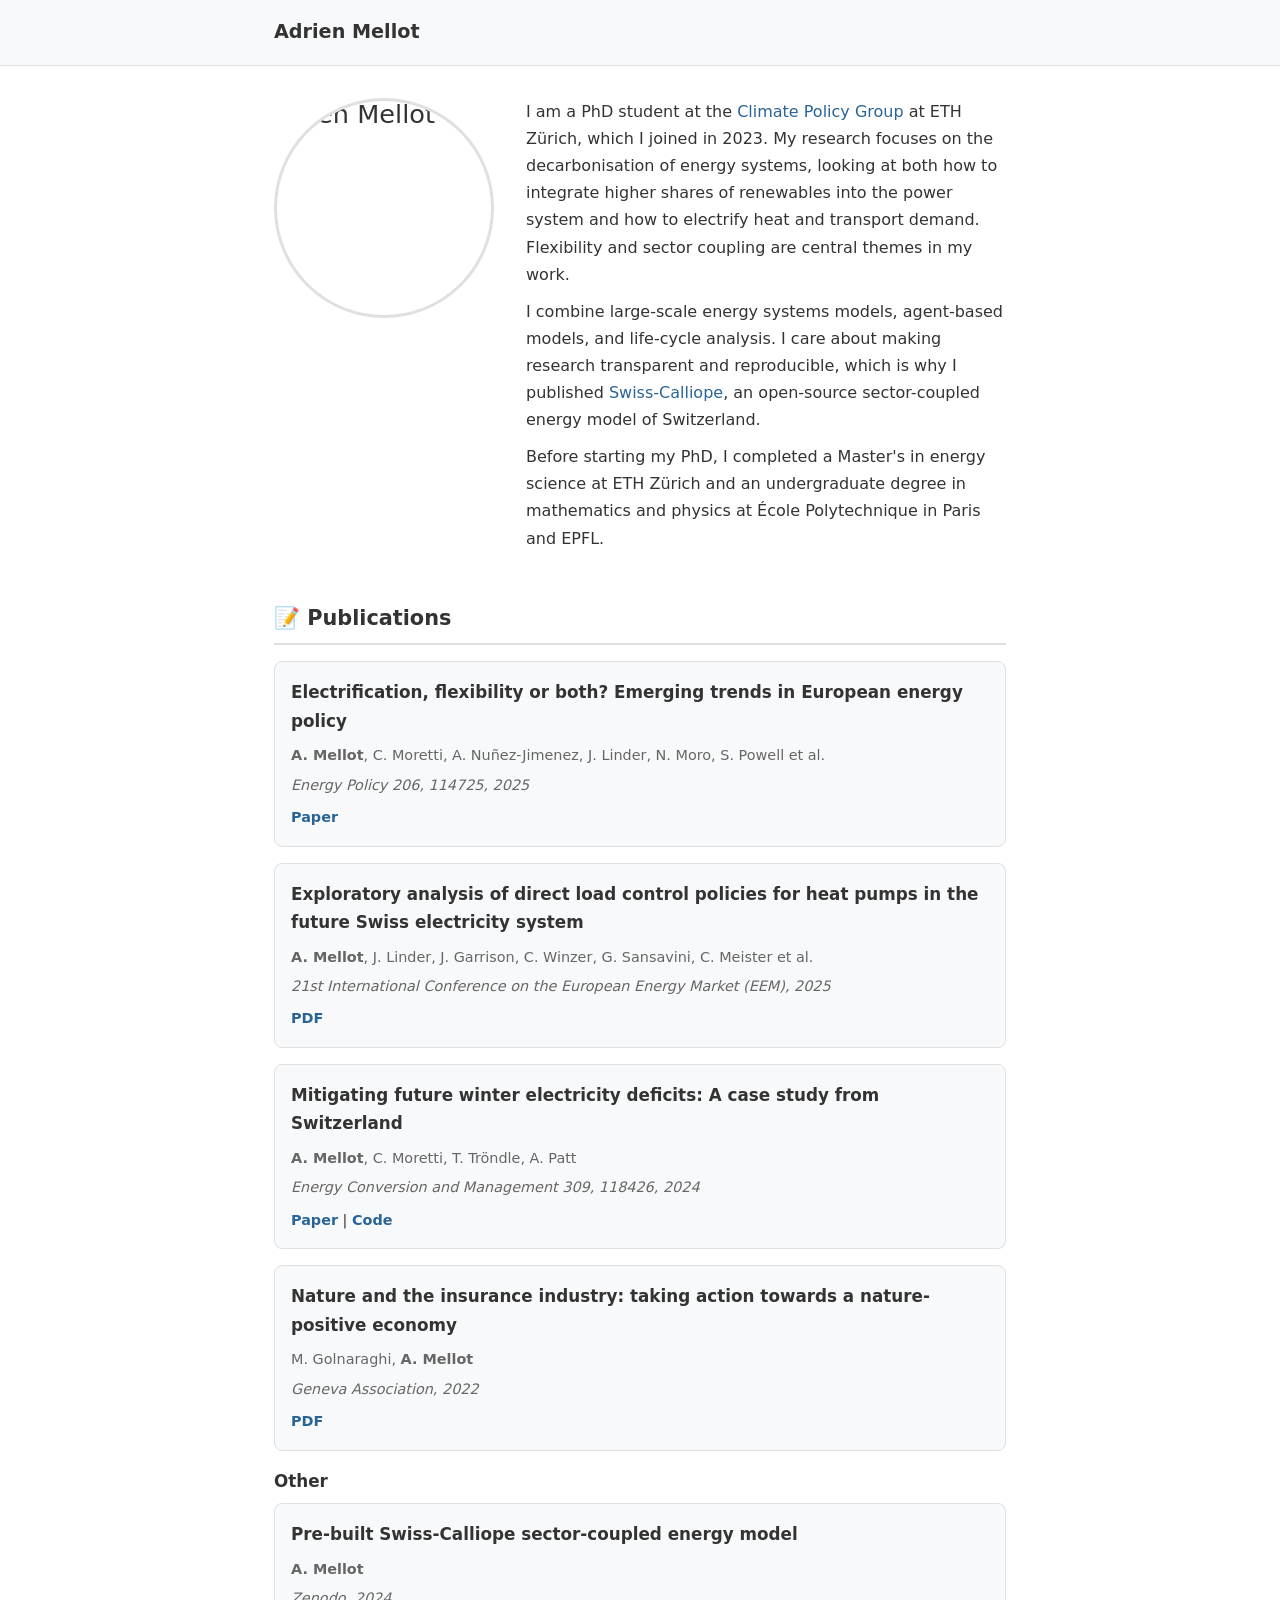
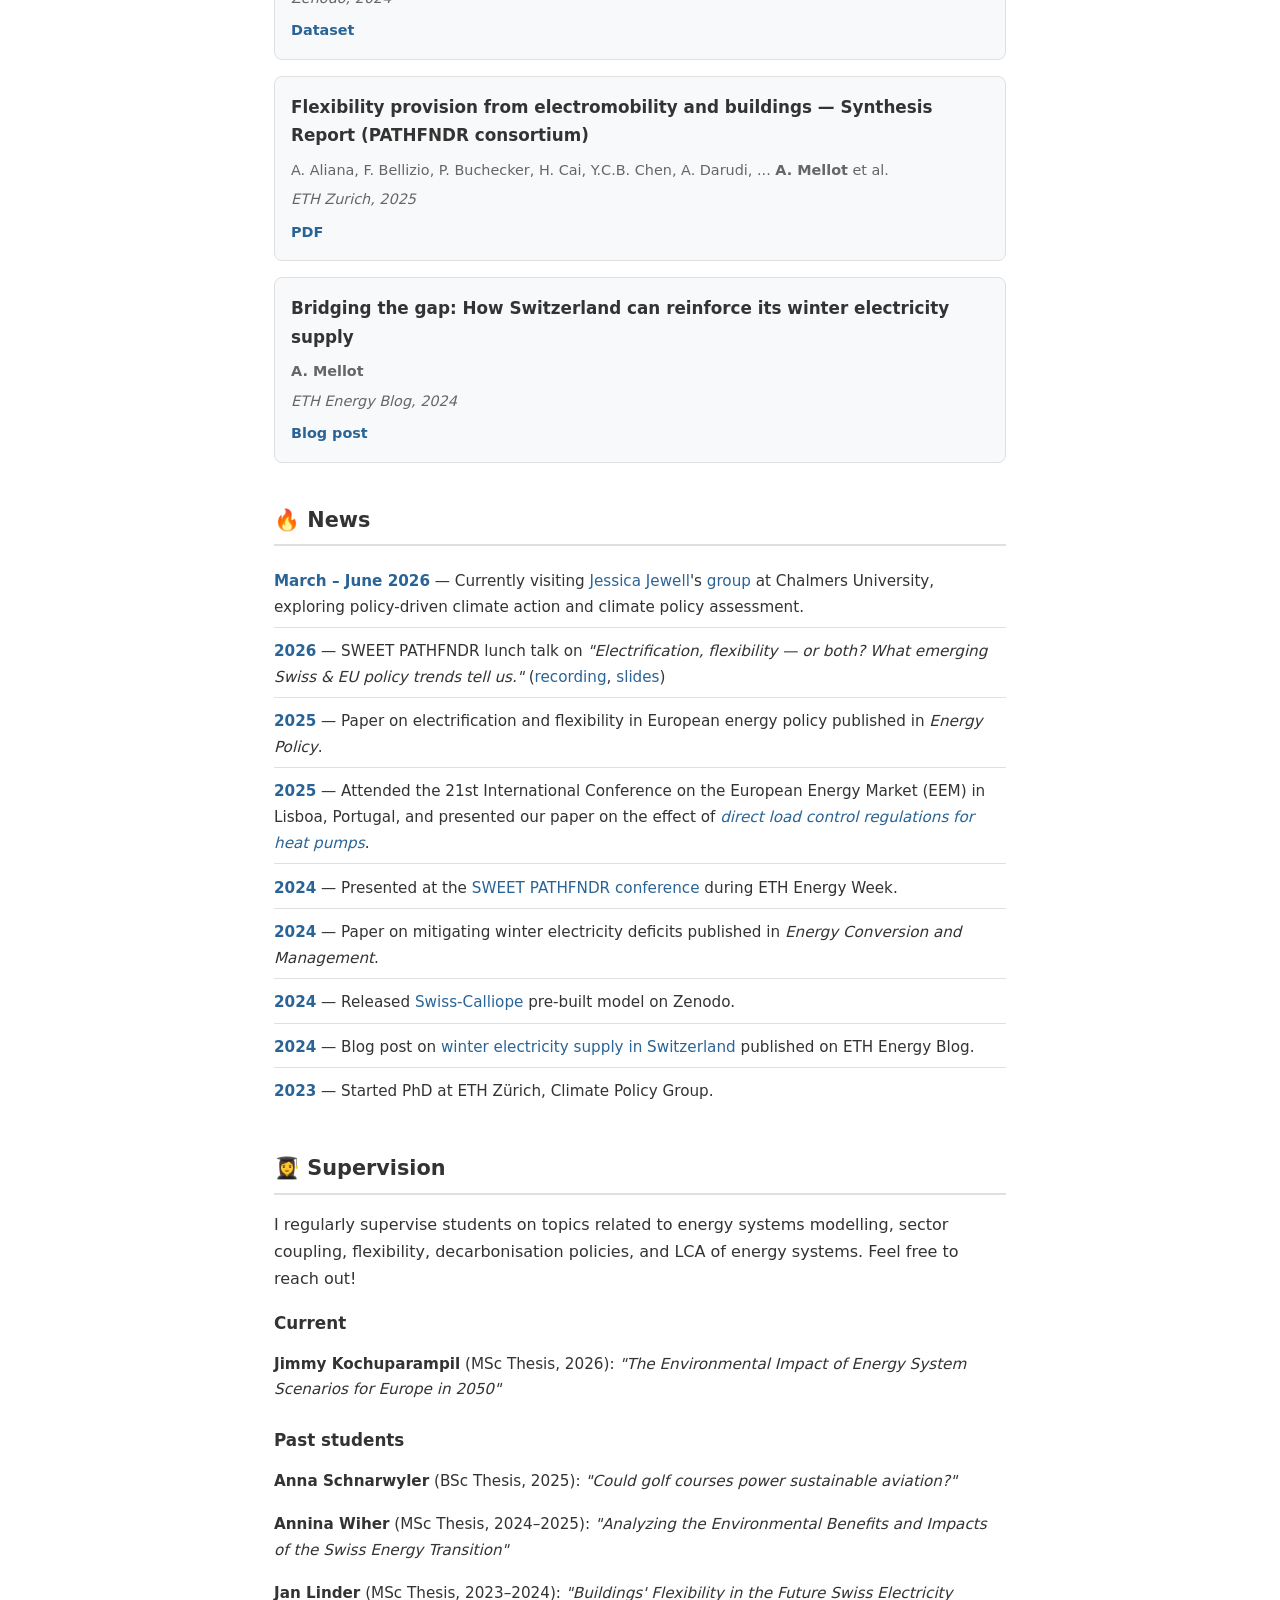
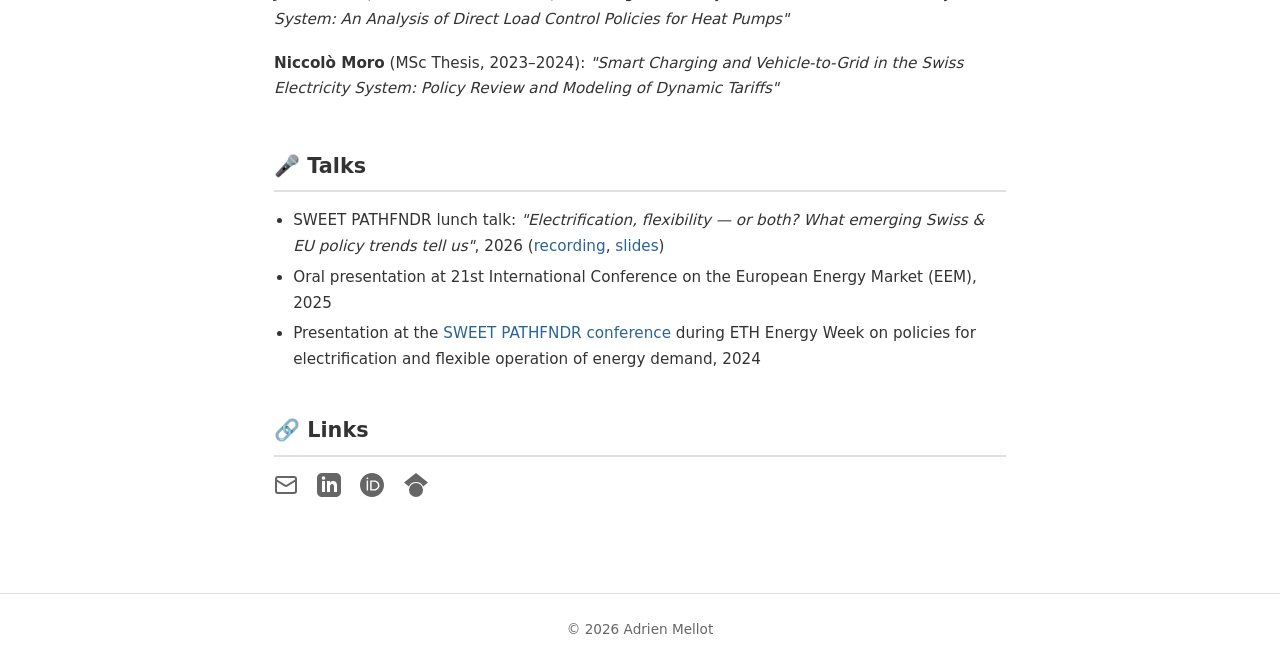
==== index.html @ 8b7bc9bf "Initial commit: personal academic website Static GitHub Pages site with bio, publications, news, sup" ====
<!DOCTYPE html>
<html lang="en">
<head>
    <meta charset="UTF-8">
    <meta name="viewport" content="width=device-width, initial-scale=1.0">
    <title>Adrien Mellot</title>
    <meta name="description" content="Adrien Mellot — Personal Academic Website">
    <link rel="stylesheet" href="css/style.css">
    <link rel="icon" href="assets/favicon.ico" type="image/x-icon">
    <script type="application/ld+json">
    {
        "@context": "https://schema.org",
        "@type": "WebSite",
        "name": "Adrien Mellot",
        "url": "https://adrienmellot.github.io"
    }
    </script>
</head>
<body>
    <header>
        <nav>
            <a href="/" class="nav-name">Adrien Mellot</a>
        </nav>
    </header>

    <main>
        <!-- Profile Section -->
        <section class="profile">
            <div class="profile-photo">
                <img src="assets/headshot.jpg" alt="Adrien Mellot">
            </div>
            <div class="profile-bio">
                <p>
                    I am a PhD student at the <a href="https://cp.ethz.ch/">Climate Policy Group</a> at ETH Z&uuml;rich,
                    which I joined in 2023. My research focuses on the decarbonisation of energy systems, looking at both
                    how to integrate higher shares of renewables into the power system and how to electrify heat and transport
                    demand. Flexibility and sector coupling are central themes in my work.
                </p>
                <p>
                    I combine large-scale energy systems models, agent-based
                    models, and life-cycle analysis. I care about making research transparent and reproducible, which is why
                    I published <a href="https://doi.org/10.5281/zenodo.10887523">Swiss-Calliope</a>, an open-source
                    sector-coupled energy model of Switzerland.
                </p>
                <p>
                    Before starting my PhD, I completed a Master's in energy science at ETH Z&uuml;rich and an undergraduate
                    degree in mathematics and physics at &Eacute;cole Polytechnique in Paris and EPFL.
                </p>
            </div>
        </section>

        <!-- Publications -->
        <section class="section">
            <h2>&#x1F4DD; Publications</h2>

            <div class="publication">
                <div class="pub-details">
                    <h3>Electrification, flexibility or both? Emerging trends in European energy policy</h3>
                    <p class="pub-authors"><strong>A. Mellot</strong>, C. Moretti, A. Nu&ntilde;ez-Jimenez, J. Linder, N. Moro, S. Powell et al.</p>
                    <p class="pub-venue">Energy Policy 206, 114725, 2025</p>
                    <p class="pub-links">
                        <a href="https://www.sciencedirect.com/science/article/pii/S0301421525002320">Paper</a>
                    </p>
                </div>
            </div>

            <div class="publication">
                <div class="pub-details">
                    <h3>Exploratory analysis of direct load control policies for heat pumps in the future Swiss electricity system</h3>
                    <p class="pub-authors"><strong>A. Mellot</strong>, J. Linder, J. Garrison, C. Winzer, G. Sansavini, C. Meister et al.</p>
                    <p class="pub-venue">21st International Conference on the European Energy Market (EEM), 2025</p>
                    <p class="pub-links">
                        <a href="https://docs.eem25.pt/SSE%20C1/Exploratory%20Analysis%20of%20Direct%20Load%20Control%20Policies%20for%20Heat%20Pumps%20in%20the%20Future%20Swiss%20Electricity%20System.pdf">PDF</a>
                    </p>
                </div>
            </div>

            <div class="publication">
                <div class="pub-details">
                    <h3>Mitigating future winter electricity deficits: A case study from Switzerland</h3>
                    <p class="pub-authors"><strong>A. Mellot</strong>, C. Moretti, T. Tr&ouml;ndle, A. Patt</p>
                    <p class="pub-venue">Energy Conversion and Management 309, 118426, 2024</p>
                    <p class="pub-links">
                        <a href="https://www.sciencedirect.com/science/article/pii/S0196890424003674">Paper</a> | <a href="https://doi.org/10.5281/zenodo.10887523">Code</a>
                    </p>
                </div>
            </div>

            <div class="publication">
                <div class="pub-details">
                    <h3>Nature and the insurance industry: taking action towards a nature-positive economy</h3>
                    <p class="pub-authors">M. Golnaraghi, <strong>A. Mellot</strong></p>
                    <p class="pub-venue">Geneva Association, 2022</p>
                    <p class="pub-links">
                        <a href="https://www.genevaassociation.org/sites/default/files/2022-11/nature_and_insurance_summary.pdf">PDF</a>
                    </p>
                </div>
            </div>

            <h3>Other</h3>

            <div class="publication">
                <div class="pub-details">
                    <h3>Pre-built Swiss-Calliope sector-coupled energy model</h3>
                    <p class="pub-authors"><strong>A. Mellot</strong></p>
                    <p class="pub-venue">Zenodo, 2024</p>
                    <p class="pub-links">
                        <a href="https://doi.org/10.5281/zenodo.10887523">Dataset</a>
                    </p>
                </div>
            </div>

            <div class="publication">
                <div class="pub-details">
                    <h3>Flexibility provision from electromobility and buildings &mdash; Synthesis Report (PATHFNDR consortium)</h3>
                    <p class="pub-authors">A. Aliana, F. Bellizio, P. Buchecker, H. Cai, Y.C.B. Chen, A. Darudi, ... <strong>A. Mellot</strong> et al.</p>
                    <p class="pub-venue">ETH Zurich, 2025</p>
                    <p class="pub-links">
                        <a href="https://www.research-collection.ethz.ch/bitstreams/e1df7233-51b6-4cbd-abb7-86942457587d/download">PDF</a>
                    </p>
                </div>
            </div>

            <div class="publication">
                <div class="pub-details">
                    <h3>Bridging the gap: How Switzerland can reinforce its winter electricity supply</h3>
                    <p class="pub-authors"><strong>A. Mellot</strong></p>
                    <p class="pub-venue">ETH Energy Blog, 2024</p>
                    <p class="pub-links">
                        <a href="https://blogs.ethz.ch/energy/winter-electricity-supply/">Blog post</a>
                    </p>
                </div>
            </div>
        </section>

        <!-- News -->
        <section class="section">
            <h2>&#x1F525; News</h2>
            <ul class="news-list">
                <li><span class="news-date">March &ndash; June 2026</span> — Currently visiting <a href="https://www.chalmers.se/en/persons/jewell/">Jessica Jewell</a>'s <a href="https://entap.net">group</a> at Chalmers University, exploring policy-driven climate action and climate policy assessment.</li>
                <li><span class="news-date">2026</span> — SWEET PATHFNDR lunch talk on <em>"Electrification, flexibility &mdash; or both? What emerging Swiss &amp; EU policy trends tell us."</em> (<a href="https://www.youtube.com/watch?v=UFLl68GlCJ0">recording</a>, <a href="https://sweet-pathfndr.ch/wp-content/uploads/2026/01/PATHFNDR_Lunch-Talk_Policies_Mellot_Presentation.pdf">slides</a>)</li>
                <li><span class="news-date">2025</span> — Paper on electrification and flexibility in European energy policy published in <em>Energy Policy</em>.</li>
                <li><span class="news-date">2025</span> — Attended the 21st International Conference on the European Energy Market (EEM) in Lisboa, Portugal, and presented our paper on the effect of <a href="https://docs.eem25.pt/SSE%20C1/Exploratory%20Analysis%20of%20Direct%20Load%20Control%20Policies%20for%20Heat%20Pumps%20in%20the%20Future%20Swiss%20Electricity%20System.pdf"><em>direct load control regulations for heat pumps</em></a>.</li>
                <li><span class="news-date">2024</span> — Presented at the <a href="https://sweet-pathfndr.ch/conference2024/#exhibition">SWEET PATHFNDR conference</a> during ETH Energy Week.</li>
                <li><span class="news-date">2024</span> — Paper on mitigating winter electricity deficits published in <em>Energy Conversion and Management</em>.</li>
                <li><span class="news-date">2024</span> — Released <a href="https://zenodo.org/records/10887523">Swiss-Calliope</a> pre-built model on Zenodo.</li>
                <li><span class="news-date">2024</span> — Blog post on <a href="https://blogs.ethz.ch/energy/winter-electricity-supply/">winter electricity supply in Switzerland</a> published on ETH Energy Blog.</li>
                <li><span class="news-date">2023</span> — Started PhD at ETH Z&uuml;rich, Climate Policy Group.</li>
            </ul>
        </section>

        <!-- Supervision -->
        <section class="section">
            <h2>&#x1F469;&#x200D;&#x1F393; Supervision</h2>
            <p>I regularly supervise students on topics related to energy systems modelling, sector coupling, flexibility, decarbonisation policies, and LCA of energy systems. Feel free to reach out!</p>

            <h3>Current</h3>
            <ul class="supervision-list">
                <li><strong>Jimmy Kochuparampil</strong> (MSc Thesis, 2026): <em>"The Environmental Impact of Energy System Scenarios for Europe in 2050"</em></li>
            </ul>

            <h3>Past students</h3>
            <ul class="supervision-list">
                <li><strong>Anna Schnarwyler</strong> (BSc Thesis, 2025): <em>"Could golf courses power sustainable aviation?"</em></li>
                <li><strong>Annina Wiher</strong> (MSc Thesis, 2024&ndash;2025): <em>"Analyzing the Environmental Benefits and Impacts of the Swiss Energy Transition"</em></li>
                <li><strong>Jan Linder</strong> (MSc Thesis, 2023&ndash;2024): <em>"Buildings' Flexibility in the Future Swiss Electricity System: An Analysis of Direct Load Control Policies for Heat Pumps"</em></li>
                <li><strong>Niccol&ograve; Moro</strong> (MSc Thesis, 2023&ndash;2024): <em>"Smart Charging and Vehicle-to-Grid in the Swiss Electricity System: Policy Review and Modeling of Dynamic Tariffs"</em></li>
            </ul>
        </section>

<!-- Talks & Media -->
        <section class="section">
            <h2>&#x1F3A4; Talks</h2>
            <ul>
                <li>SWEET PATHFNDR lunch talk: <em>"Electrification, flexibility &mdash; or both? What emerging Swiss &amp; EU policy trends tell us"</em>, 2026 (<a href="https://www.youtube.com/watch?v=UFLl68GlCJ0">recording</a>, <a href="https://sweet-pathfndr.ch/wp-content/uploads/2026/01/PATHFNDR_Lunch-Talk_Policies_Mellot_Presentation.pdf">slides</a>)</li>
                <li>Oral presentation at 21st International Conference on the European Energy Market (EEM), 2025</li>
                <li>Presentation at the <a href="https://sweet-pathfndr.ch/conference2024/#exhibition">SWEET PATHFNDR conference</a> during ETH Energy Week on policies for electrification and flexible operation of energy demand, 2024</li>
            </ul>
        </section>

        <!-- Social Links -->
        <section class="section social-links">
            <h2>&#x1F517; Links</h2>
            <div class="social-icons">
                <a href="mailto:adrien.mellot@usys.ethz.ch" title="Email">
                    <svg xmlns="http://www.w3.org/2000/svg" width="24" height="24" viewBox="0 0 24 24" fill="none" stroke="currentColor" stroke-width="2" stroke-linecap="round" stroke-linejoin="round"><rect x="2" y="4" width="20" height="16" rx="2"/><path d="m22 7-8.97 5.7a1.94 1.94 0 0 1-2.06 0L2 7"/></svg>
                </a>
                <a href="https://www.linkedin.com/in/adrienmellot/" title="LinkedIn">
                    <svg xmlns="http://www.w3.org/2000/svg" width="24" height="24" viewBox="0 0 24 24" fill="currentColor"><path d="M19 0h-14c-2.761 0-5 2.239-5 5v14c0 2.761 2.239 5 5 5h14c2.762 0 5-2.239 5-5v-14c0-2.761-2.238-5-5-5zm-11 19h-3v-11h3v11zm-1.5-12.268c-.966 0-1.75-.79-1.75-1.764s.784-1.764 1.75-1.764 1.75.79 1.75 1.764-.783 1.764-1.75 1.764zm13.5 12.268h-3v-5.604c0-3.368-4-3.113-4 0v5.604h-3v-11h3v1.765c1.396-2.586 7-2.777 7 2.476v6.759z"/></svg>
                </a>
                <a href="https://orcid.org/0009-0001-0286-4166" title="ORCID">
                    <svg xmlns="http://www.w3.org/2000/svg" width="24" height="24" viewBox="0 0 24 24" fill="currentColor"><path d="M12 0C5.372 0 0 5.372 0 12s5.372 12 12 12 12-5.372 12-12S18.628 0 12 0zM7.369 4.378c.525 0 .947.431.947.947s-.422.947-.947.947a.95.95 0 0 1-.947-.947c0-.525.422-.947.947-.947zm-.722 3.038h1.444v10.041H6.647V7.416zm3.562 0h3.9c3.712 0 5.344 2.653 5.344 5.025 0 2.578-2.016 5.025-5.325 5.025h-3.919V7.416zm1.444 1.303v7.444h2.297c3.272 0 4.022-2.484 4.022-3.722 0-1.834-1.209-3.722-3.853-3.722h-2.466z"/></svg>
                </a>
                <a href="https://scholar.google.com/citations?user=jlJ94LEAAAAJ" title="Google Scholar">
                    <svg xmlns="http://www.w3.org/2000/svg" width="24" height="24" viewBox="0 0 24 24" fill="currentColor"><path d="M12 24a7 7 0 1 1 0-14 7 7 0 0 1 0 14zm0-24L0 9.5l4.838 3.94A8 8 0 0 1 12 9a8 8 0 0 1 7.162 4.44L24 9.5z"/></svg>
                </a>
            </div>
        </section>
    </main>

    <footer>
        <p>&copy; 2026 Adrien Mellot</p>
    </footer>
</body>
</html>
---- css/style.css ----
/* ===== Reset & Base ===== */
*, *::before, *::after {
    margin: 0;
    padding: 0;
    box-sizing: border-box;
}

:root {
    --color-bg: #ffffff;
    --color-text: #333333;
    --color-text-light: #666666;
    --color-accent: #2a6496;
    --color-accent-hover: #1a4a6e;
    --color-border: #e0e0e0;
    --color-bg-subtle: #f8f9fa;
    --font-body: "Segoe UI", system-ui, -apple-system, sans-serif;
    --max-width: 780px;
}

html {
    font-size: 16px;
    scroll-behavior: smooth;
}

body {
    font-family: var(--font-body);
    color: var(--color-text);
    background: var(--color-bg);
    line-height: 1.7;
}

a {
    color: var(--color-accent);
    text-decoration: none;
}

a:hover {
    color: var(--color-accent-hover);
    text-decoration: underline;
}

img {
    max-width: 100%;
    height: auto;
}

/* ===== Header / Nav ===== */
header {
    border-bottom: 1px solid var(--color-border);
    background: var(--color-bg-subtle);
}

nav {
    max-width: var(--max-width);
    margin: 0 auto;
    padding: 1rem 1.5rem;
    display: flex;
    justify-content: space-between;
    align-items: center;
}

.nav-name {
    font-size: 1.2rem;
    font-weight: 600;
    color: var(--color-text);
}

.nav-name:hover {
    text-decoration: none;
    color: var(--color-accent);
}

nav a:not(.nav-name) {
    font-size: 0.95rem;
}

/* ===== Main Content ===== */
main {
    max-width: var(--max-width);
    margin: 0 auto;
    padding: 2rem 1.5rem 3rem;
}

/* ===== Profile Section ===== */
.profile {
    display: flex;
    gap: 2rem;
    align-items: flex-start;
    margin-bottom: 2.5rem;
}

.profile-photo {
    flex-shrink: 0;
    overflow: hidden;
    width: 220px;
    height: 220px;
    border-radius: 50%;
    border: 3px solid var(--color-border);
}

.profile-photo img {
    width: 100%;
    height: 100%;
    object-fit: cover;
    object-position: center 20%;
    transform: scale(1.6);
}

.profile-bio p {
    margin-bottom: 0.6rem;
}

/* ===== Sections ===== */
.section {
    margin-bottom: 2.5rem;
}

.section h2 {
    font-size: 1.3rem;
    margin-bottom: 1rem;
    padding-bottom: 0.4rem;
    border-bottom: 2px solid var(--color-border);
}

.section h3 {
    font-size: 1.05rem;
    margin-top: 1rem;
    margin-bottom: 0.5rem;
    color: var(--color-text);
}

/* ===== Publications ===== */
.publication {
    display: flex;
    gap: 1.5rem;
    align-items: flex-start;
    padding: 1rem;
    background: var(--color-bg-subtle);
    border-radius: 8px;
    border: 1px solid var(--color-border);
    margin-bottom: 1rem;
}

.pub-image {
    flex-shrink: 0;
    width: 200px;
}

.pub-image img {
    border-radius: 4px;
}

.pub-details h3 {
    margin-top: 0;
    font-size: 1.05rem;
}

.pub-authors {
    font-size: 0.9rem;
    color: var(--color-text-light);
    margin-bottom: 0.3rem;
}

.pub-venue {
    font-size: 0.9rem;
    font-style: italic;
    color: var(--color-text-light);
    margin-bottom: 0.5rem;
}

.pub-description {
    font-size: 0.95rem;
    margin-bottom: 0.5rem;
}

.pub-links {
    font-size: 0.9rem;
}

.pub-links a {
    font-weight: 600;
}

/* ===== News ===== */
.news-list {
    list-style: none;
}

.news-list li {
    padding: 0.4rem 0;
    border-bottom: 1px solid var(--color-border);
    font-size: 0.95rem;
}

.news-list li:last-child {
    border-bottom: none;
}

.news-date {
    font-weight: 600;
    color: var(--color-accent);
}

/* ===== Supervision ===== */
.supervision-list {
    list-style: none;
}

.supervision-list li {
    padding: 0.4rem 0;
    font-size: 0.95rem;
}

/* ===== General Lists ===== */
.section ul:not(.news-list):not(.supervision-list) {
    margin-left: 1.2rem;
}

.section ul li {
    margin-bottom: 0.3rem;
    font-size: 0.95rem;
}

/* ===== Social Links ===== */
.social-icons {
    display: flex;
    gap: 1.2rem;
    align-items: center;
    flex-wrap: wrap;
}

.social-icons a {
    color: var(--color-text-light);
    transition: color 0.2s;
}

.social-icons a:hover {
    color: var(--color-accent);
    text-decoration: none;
}

/* ===== Footer ===== */
footer {
    border-top: 1px solid var(--color-border);
    text-align: center;
    padding: 1.5rem;
    font-size: 0.85rem;
    color: var(--color-text-light);
}

/* ===== Responsive ===== */
@media (max-width: 600px) {
    .profile {
        flex-direction: column;
        align-items: center;
        text-align: center;
    }

    .profile-photo img {
        width: 140px;
        height: 140px;
    }

    .publication {
        flex-direction: column;
    }

    .pub-image {
        width: 100%;
    }

    nav {
        flex-direction: column;
        gap: 0.5rem;
    }
}
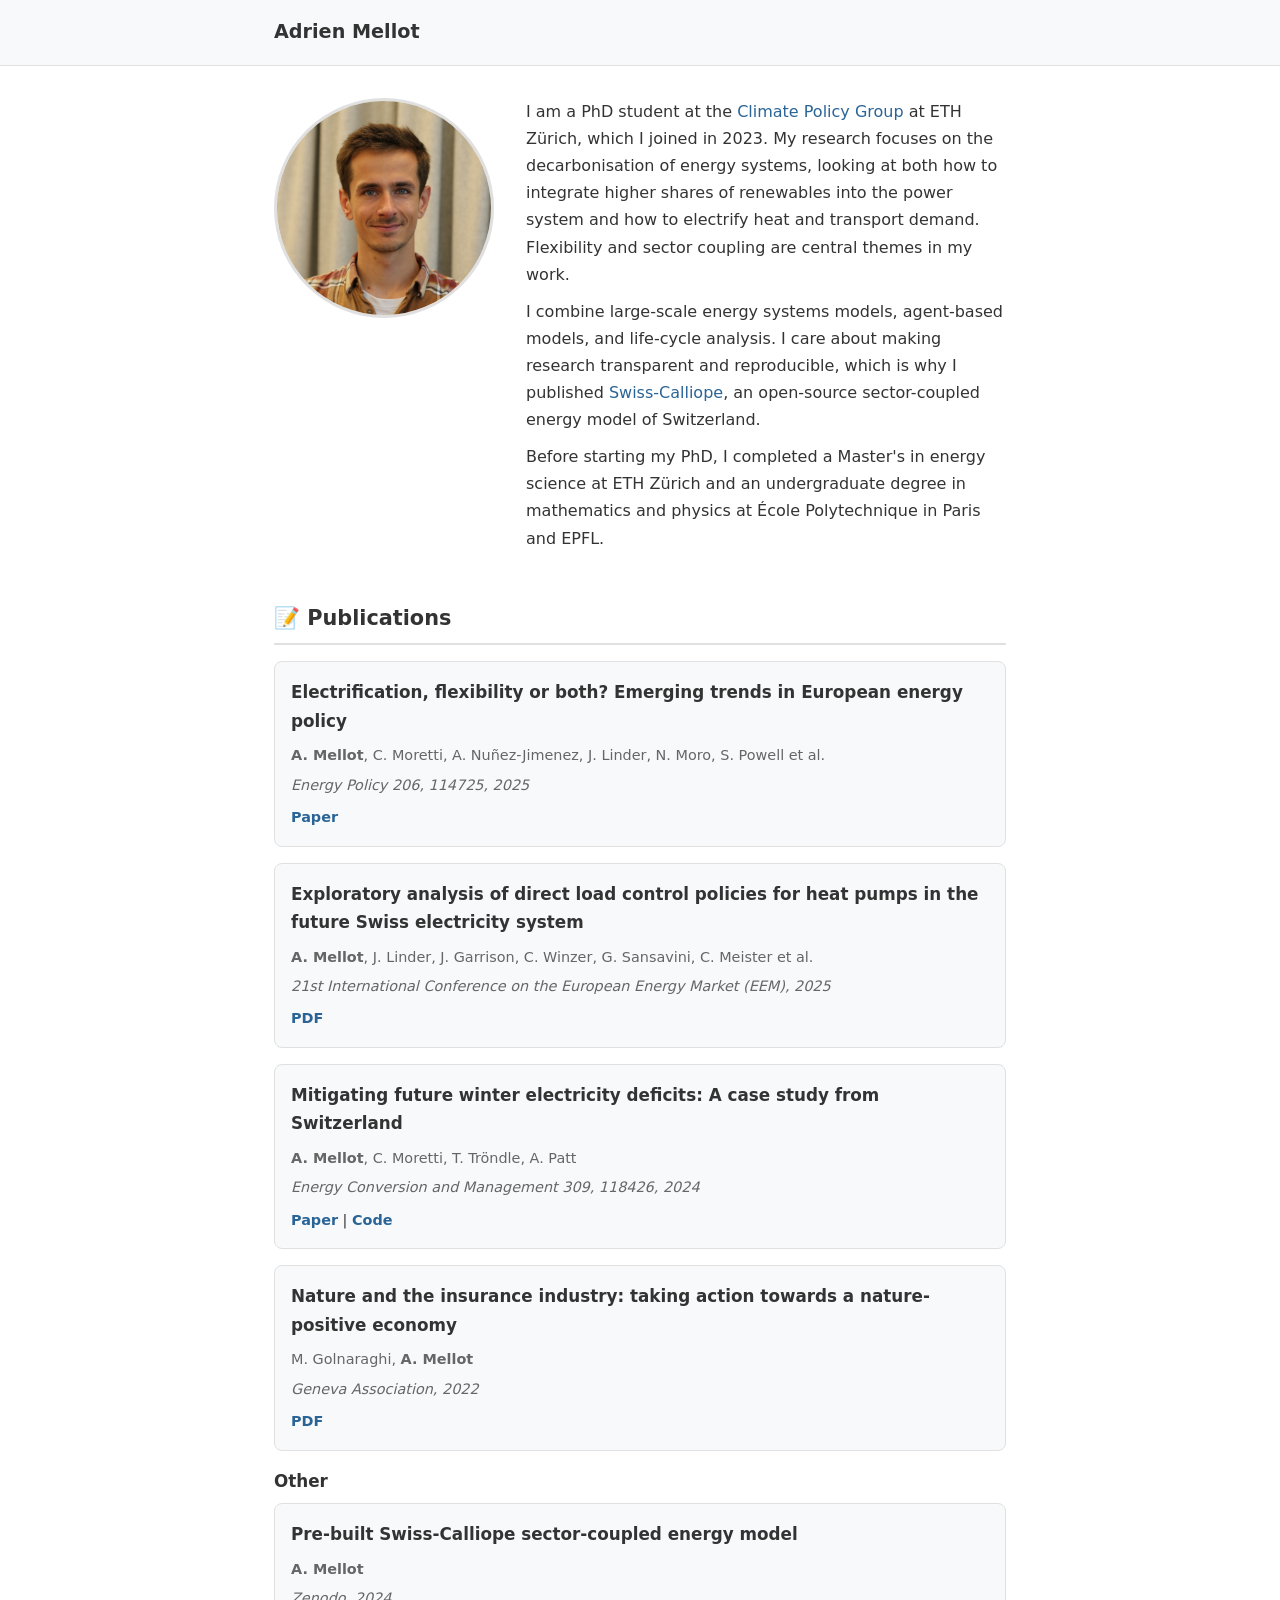
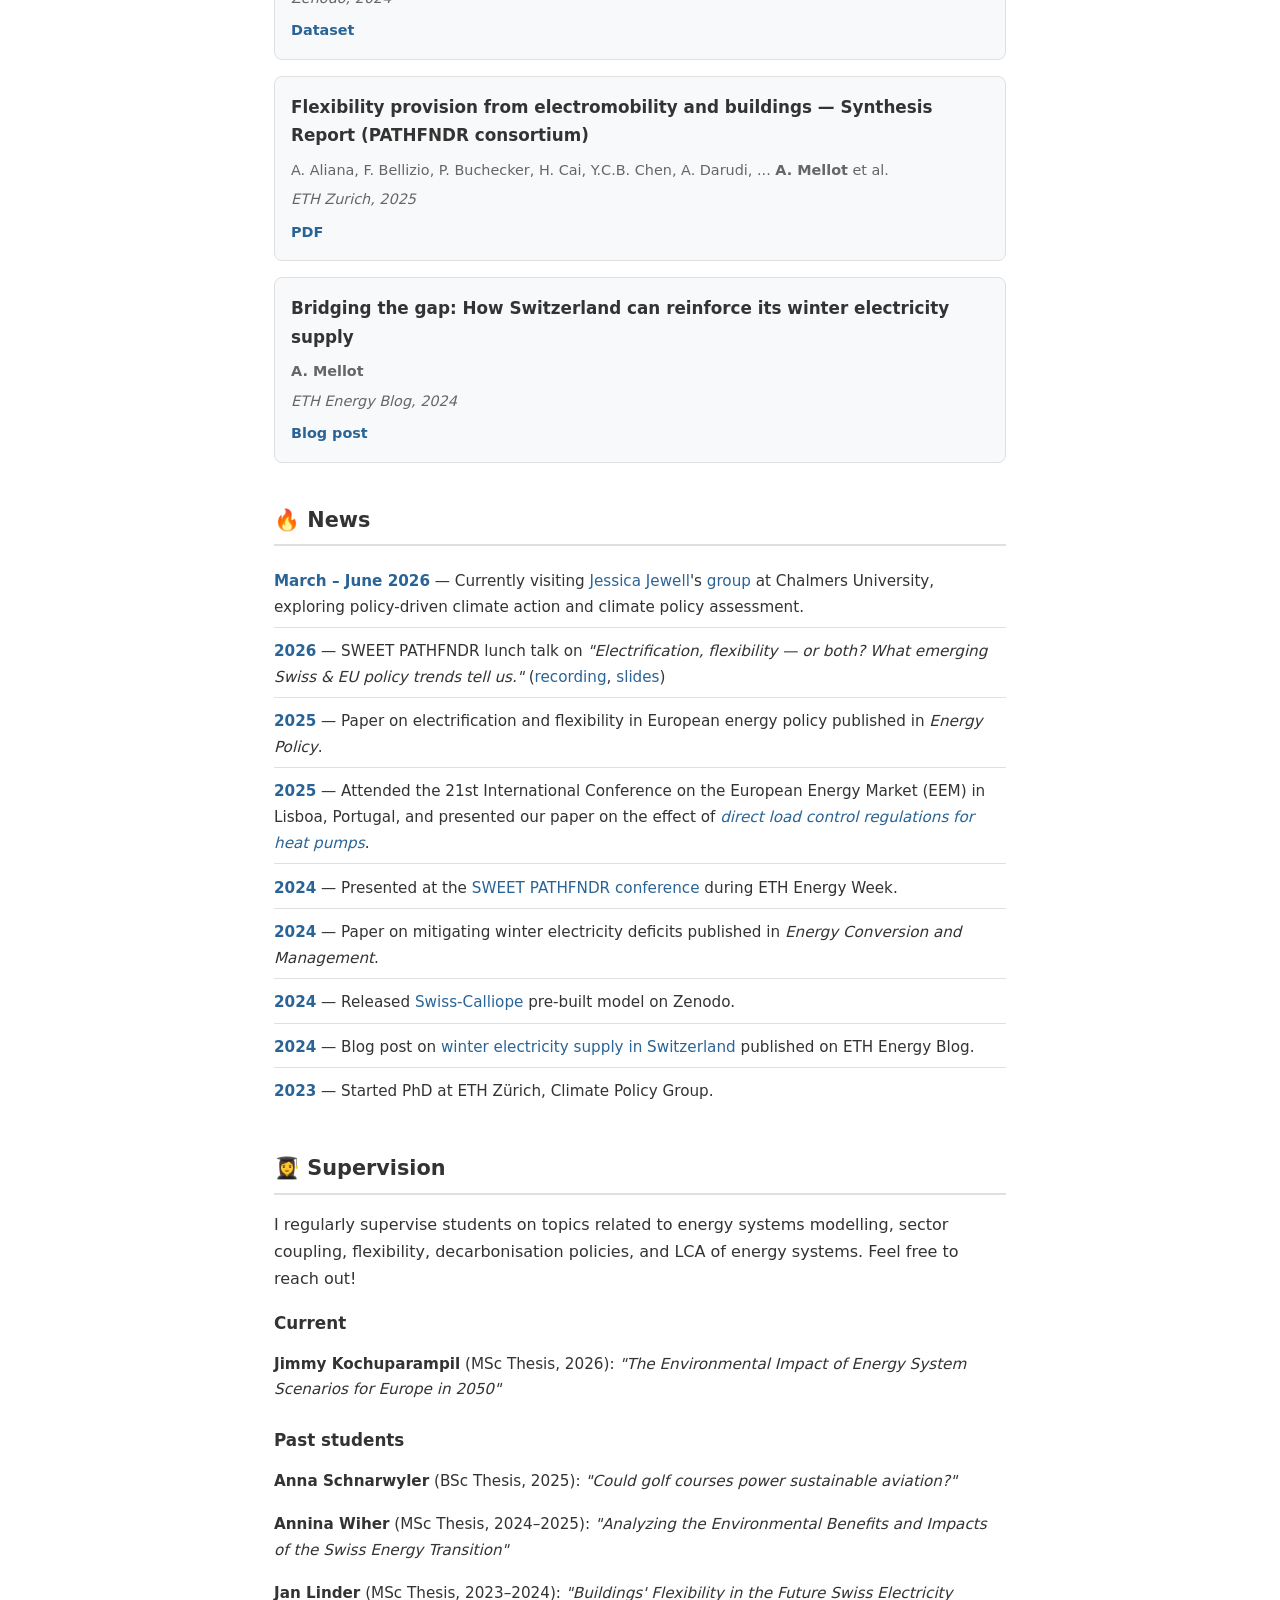
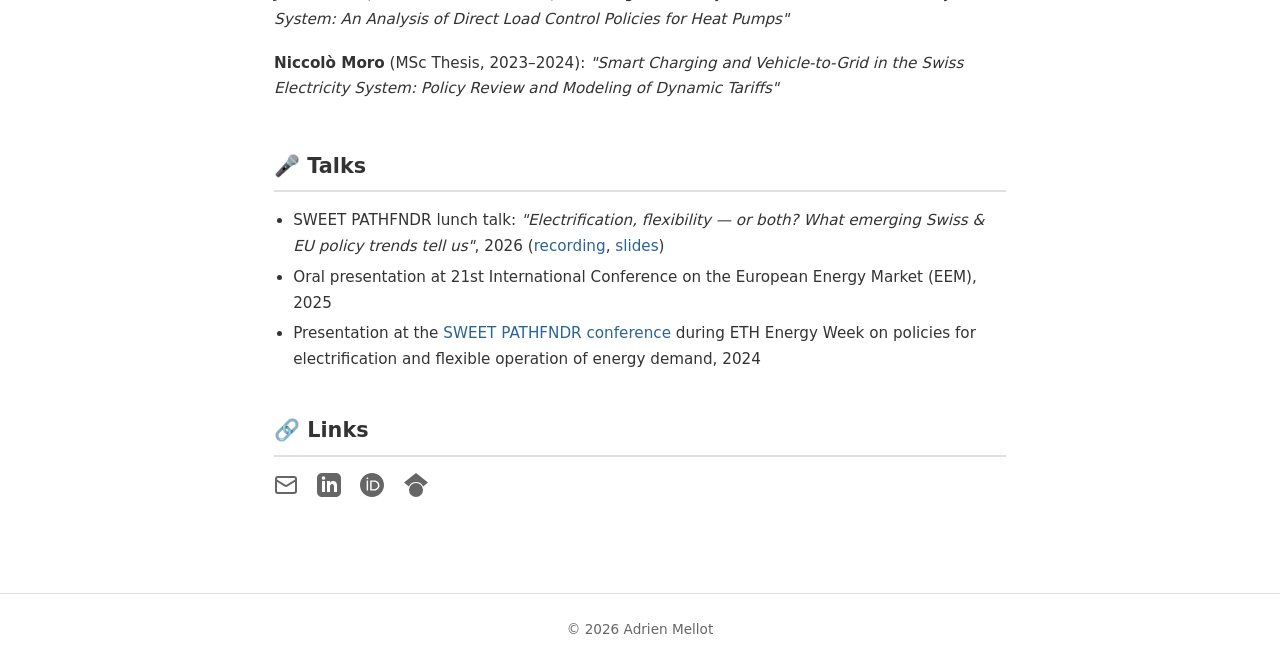
==== commit 870e16ad: "Add Google Search Console verification and SEO metadata - Verify ownership via google-site-verificat" ====
--- a/index.html
+++ b/index.html
@@ -3,16 +3,43 @@
 <head>
     <meta charset="UTF-8">
     <meta name="viewport" content="width=device-width, initial-scale=1.0">
-    <title>Adrien Mellot</title>
-    <meta name="description" content="Adrien Mellot — Personal Academic Website">
+    <title>Adrien Mellot — PhD Student, Climate Policy Group, ETH Zürich</title>
+    <meta name="description" content="Adrien Mellot is a PhD student at the Climate Policy Group, ETH Zürich, researching the decarbonisation of energy systems, sector coupling, renewables integration, and electrification of heat and transport.">
+    <link rel="canonical" href="https://adrienmellot.github.io/">
     <link rel="stylesheet" href="css/style.css">
     <link rel="icon" href="assets/favicon.ico" type="image/x-icon">
+
+    <meta property="og:type" content="profile">
+    <meta property="og:title" content="Adrien Mellot — PhD Student, ETH Zürich">
+    <meta property="og:description" content="PhD researcher on the decarbonisation of energy systems at the Climate Policy Group, ETH Zürich.">
+    <meta property="og:url" content="https://adrienmellot.github.io/">
+    <meta property="og:image" content="https://adrienmellot.github.io/assets/headshot.jpg">
+    <meta name="twitter:card" content="summary_large_image">
+
     <script type="application/ld+json">
     {
         "@context": "https://schema.org",
-        "@type": "WebSite",
+        "@type": "Person",
         "name": "Adrien Mellot",
-        "url": "https://adrienmellot.github.io"
+        "url": "https://adrienmellot.github.io/",
+        "image": "https://adrienmellot.github.io/assets/headshot.jpg",
+        "jobTitle": "PhD Student",
+        "affiliation": {
+            "@type": "Organization",
+            "name": "Climate Policy Group, ETH Zürich",
+            "url": "https://cp.ethz.ch/"
+        },
+        "alumniOf": [
+            {"@type": "Organization", "name": "ETH Zürich"},
+            {"@type": "Organization", "name": "École Polytechnique"},
+            {"@type": "Organization", "name": "EPFL"}
+        ],
+        "sameAs": [
+            "https://orcid.org/0009-0001-0286-4166",
+            "https://scholar.google.com/citations?user=jlJ94LEAAAAJ",
+            "https://www.linkedin.com/in/adrienmellot/",
+            "https://github.com/adrienmellot"
+        ]
     }
     </script>
 </head>
